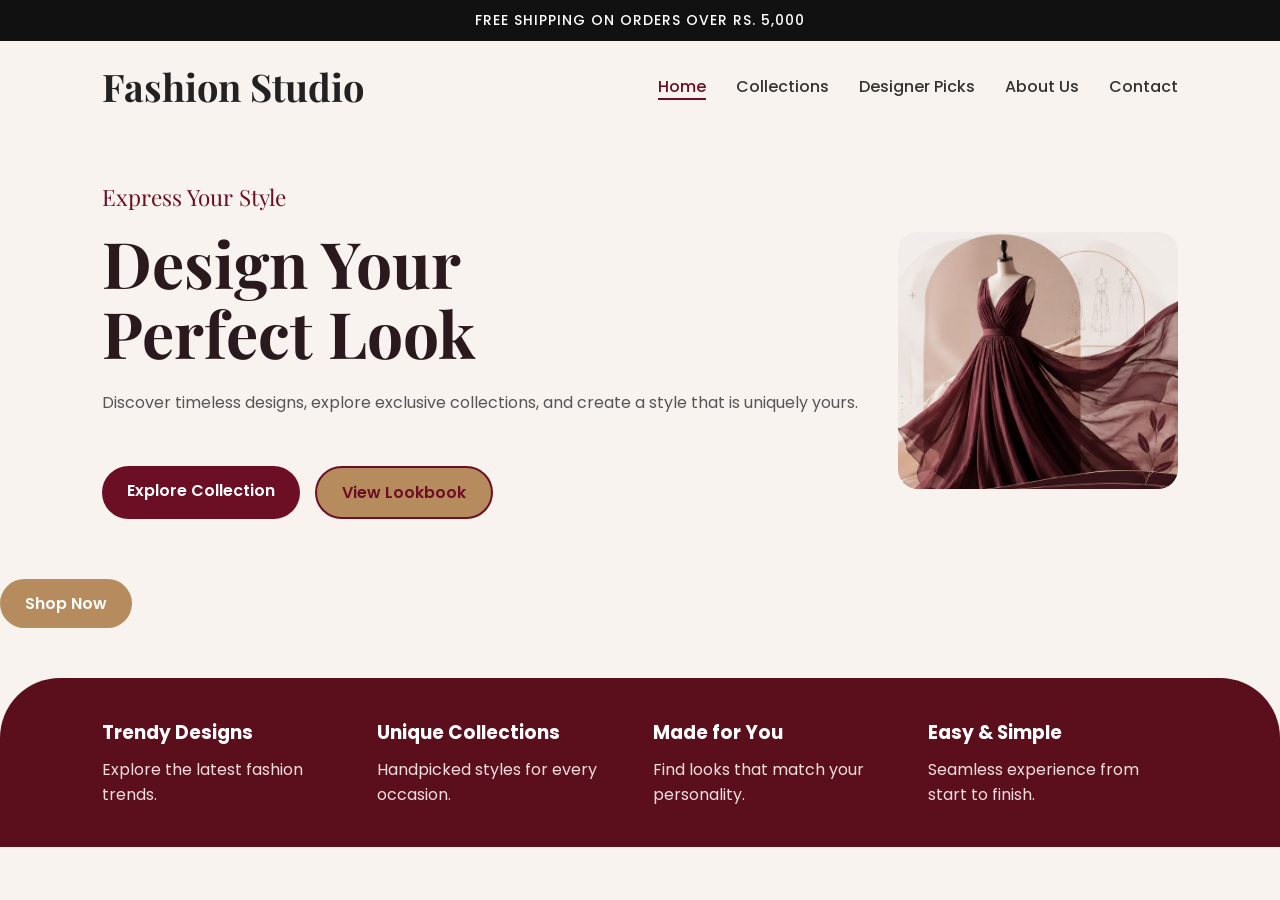
==== index.html @ 5ac07200 "Update index.html" ====
<!DOCTYPE html>
<html lang="en">
<head>
  <meta charset="UTF-8">
  <meta name="viewport" content="width=device-width, initial-scale=1.0">
  <title>Fashion Studio</title>

  <link href="https://fonts.googleapis.com/css2?family=Playfair+Display:wght@600;700&family=Poppins:wght@300;400;500;600&display=swap" rel="stylesheet">
  <link rel="stylesheet" href="style.css">
</head>
<body>
<div class="top-bar">
    FREE SHIPPING ON ORDERS OVER RS. 5,000
</div>
  <header>
    <a href="index.html" class="logo">Fashion Studio</a>
    <nav>
      <ul>
        <li><a href="index.html" class="active">Home</a></li>
        <li><a href="collections.html">Collections</a></li>
        <li><a href="designer.html">Designer Picks</a></li>
        <li><a href="about.html">About Us</a></li>
        <li><a href="contact.html">Contact</a></li>
      </ul>
    </nav>
  </header>

  <section id ="home" class="hero">
    <div class="hero-text">
      <span class="tagline">Express Your Style</span>
      <h1>Design Your
        <br>Perfect Look</h1>
      <p>
        Discover timeless designs, explore exclusive collections,
        and create a style that is uniquely yours.
      </p>

    <div class="hero-buttons">
    <a href="collections.html" class="btn primary">Explore Collection</a>
    <a href="designer.html" class="btn secondary">View Lookbook</a>
</div>

</div> <!-- hero-text ends here -->

<div class="hero-image">
    <img src="images/images/fashionmodel.jpeg" alt="Fashion Model">
</div>

</section>

<section class="featured">
    <a href="collections.html" class="btn">Shop Now</a>
</section>
   

    </div>
</section>
  <section id="" class="features">
    <div class="feature">
      <h3>Trendy Designs</h3>
      <p>Explore the latest fashion trends.</p>
    </div>

    <div class="feature">
      <h3>Unique Collections</h3>
      <p>Handpicked styles for every occasion.</p>
    </div>

    <div class="feature">
      <h3>Made for You</h3>
      <p>Find looks that match your personality.</p>
    </div>

    <div class="feature">
      <h3>Easy & Simple</h3>
      <p>Seamless experience from start to finish.</p>
    </div>
  </section>
   <script src="script.js"></script>

</body>
</html
---- style.css ----
body{
    background:red;
}
*{
  margin: 0;
  padding: 0;
  box-sizing: border-box;
}

body {
  font-family: 'Poppins', sans-serif;
  background: #f9f3ef;
  color: #2b1a1d;
}

header {
  display: flex;
  justify-content: space-between;
  align-items: center;
  padding: 20px 8%;
  background: transparent;
}

.logo {
  font-family: 'Playfair Display', serif;
  font-size: 2rem;
  font-weight: 700;
}

nav ul {
  display: flex;
  list-style: none;
  gap: 30px;
}

nav a {
  text-decoration: none;
  color: #333;
  font-weight: 500;
}

nav a.active {
  color: #6d0f24;
  border-bottom: 2px solid #6d0f24;
}

 .hero {
    display: flex;
    justify-content: space-between;
    align-items: center;
    padding: 50px 8%;
    gap: 40px;
}



.tagline {
  font-family: 'Playfair Display', serif;
  font-size: 1.4rem;
  color: #6d0f24;
}

.hero-text h1 {
  font-family: 'Playfair Display', serif;
  font-size: 4rem;
  line-height: 1.1;
  margin: 15px 0 20px;
}

.hero-text p {
  color: #555;
  line-height: 1.7;
  margin-bottom: 30px;
}

.hero-buttons {
  display: flex;
  gap: 15px;
}

.btn {
  padding: 14px 28px;
  border-radius: 30px;
  text-decoration: none;
  font-weight: 600;
  transition: 0.3s ease;
}

.btn.primary {
  background: #6d0f24;
  color: #fff;
}

.btn.primary:hover {
  background: #8a1430;
}

.btn.secondary {
  border: 2px solid #6d0f24;
  color: #6d0f24;
}

.btn.secondary:hover {
  background: #6d0f24;
  color: #fff;
}

.hero-image {
  flex: 1;
  text-align: right;
}

.hero-image img {
  width: 100%;
  max-width: 600px;
  border-radius: 30px;
}

.features {
  background: #5b0f1d;
  color: #fff;
  display: grid;
  grid-template-columns: repeat(auto-fit, minmax(220px, 1fr));
  gap: 25px;
  padding: 40px 8%;
  border-top-left-radius: 60px;
  border-top-right-radius: 60px;
  margin-top: 30px;
}

.feature h3 {
  margin-bottom: 10px;
}

.feature p {
  color: #f3dede;
}

@media (max-width: 900px) {
  .hero {
    flex-direction: column;
    text-align: center;
  }

  .hero-text h1 {
    font-size: 3rem;
  }

  .hero-buttons {
    justify-content: center;
    flex-wrap: wrap;
  }
}.collections-page {
  padding: 60px 8%;
  text-align: center;
}

.collections-page h1 {
  font-family: 'Playfair Display', serif;
  font-size: 3rem;
  color: #2b1a1d;
  margin-bottom: 10px;
}

.collections-page p {
  color: #555;
  margin-bottom: 40px;
}

.collection-grid {
  display: grid;
  grid-template-columns: repeat(auto-fit, minmax(250px, 1fr));
  gap: 30px;
}

.collection-card {
  background: #fff;
  border-radius: 20px;
  overflow: hidden;
  box-shadow: 0 10px 25px rgba(0, 0, 0, 0.1);
  transition: transform 0.3s ease;
}

.collection-card:hover {
  transform: translateY(-8px);
}

.collection-card img {
  width: 100%;
  height: 320px;
  object-fit: cover;
}

.collection-card h3 {
  margin: 15px 0 10px;
  color: #6d0f24;
}

.collection-card p {
  padding: 0 20px 20px;
  color: #555;
}
@media (max-width: 768px) {

     .hero {

        flex-direction: column;
        text-align: center;
    }

    header {
        flex-direction: column;
        gap: 15px;
    }

    nav ul {
        flex-wrap: wrap;
        justify-content: center;
        gap: 15px;
    }

    .hero-image img {
        width: 90%;
        max-width: 350px;
    }
    }

.designer-hero{
    text-align:center;
    padding:80px 10% 40px;
}

.designer-hero h1{
    font-size:48px;
    color:#6d0f24;
    margin-bottom:15px;
    font-family:'Playfair Display', serif;
}

.designer-hero p{
    color:#555;
    font-size:18px;
}

.designer-grid{
    display:grid;
    grid-template-columns:repeat(auto-fit,minmax(300px,1fr));
    gap:30px;
    padding:20px 8% 80px;
}

.designer-card{
    background:#fff;
    border-radius:20px;
    overflow:hidden;
    box-shadow:0 10px 25px rgba(0,0,0,0.1);
    text-align:center;
    transition:transform 0.3s ease;
    cursor:pointer;
}
.designer-card:hover{
    transform:translateY(-10px);
    box-shadow:0 15px 30px rgba(0,0,0,0.2);
    
}
.designer-card img{
    width:100%;
    height:350px;
    object-fit:cover;
}

.designer-card h3{
    margin:15px 0 10px;
}


.designer-card p{
    padding:0 15px 15px;
}

.btn{
    display:inline-block;
    background:#b68b5d;
    color:white;
    padding:12px 25px;
    border:none;
    border-radius:30px;
    text-decoration:none;
    font-weight:600;
    margin:20px 0;
    transition:0.3s;
}

.btn:hover{
    background:#8b6a45;
    transform:scale(1.05);
}

.about{
    text-align:center;
    padding:80px 10%;
}

.about h1{
    font-size:45px;
    margin-bottom:20px;
}

.about p{
    max-width:700px;
    margin:auto;
    line-height:1.8;
    color:#555;
}.about{
    padding:80px 8%;
}

.about-content{
    display:flex;
    align-items:center;
    gap:50px;
}

.about-text{
    flex:1;
}

.about-text h1{
    font-size:45px;
    color:#6d0f24;
    margin-bottom:20px;
}

.about-text p{
    line-height:1.8;
    color:#555;
    margin-bottom:30px;
}

.about-image{
    flex:1;
}

.about-image img{
    width:100%;
    border-radius:20px;
}

.about-boxes{
    display:grid;
    grid-template-columns:repeat(3,1fr);
    gap:20px;
}

.box{
    background:#fff;
    padding:20px;
    border-radius:15px;
    box-shadow:0 5px 15px rgba(0,0,0,.1);
    text-align:center;
}.contact{
    padding:80px 10%;
    text-align:center;
}

.contact h1{
    font-size:45px;
    margin-bottom:15px;
}

.contact p{
    color:#555;
    margin-bottom:30px;
}

.contact-form{
    max-width:600px;
    margin:auto;
    display:flex;
    flex-direction:column;
    gap:20px;
}

.contact-form input,
.contact-form textarea{
    padding:15px;
    border:1px solid #ccc;
    border-radius:12px;
    font-size:16px;
    outline:none;
}

.contact-form input:focus,
.contact-form textarea:focus{
    border-color:#6d0f24;
}

.contact-form button{
    width:200px;
    margin:auto;
}.collections {
    display: grid;
    grid-template-columns: repeat(auto-fit, minmax(280px, 1fr));
    gap: 25px;
    padding: 40px;
}

.collection-card {
    background: #fff;
    border-radius: 18px;
    overflow: hidden;
    box-shadow: 0 8px 20px rgba(0,0,0,0.08);
    transition: all 0.3s ease;
}

.collection-card:hover {
    transform: translateY(-8px);
    box-shadow: 0 12px 30px rgba(0,0,0,0.15);
}

.collection-card img {
    width: 100%;
    height: 420px;
    object-fit: cover;
    display: block;
}

.collection-card h3 {
    padding: 15px 15px 5px;
    font-size: 22px;
}

.collection-card p {
    padding: 0 15px 20px;
    color: #666;
    line-height: 1.6;

}.designer-card{
    border-radius: 15px;
    overflow: hidden;
    transition: 0.3s ease;
    box-shadow: 0 5px 15px rgba(0,0,0,0.15);
}

.designer-card:hover{
    transform: translateY(-8px);
    box-shadow: 0 12px 25px rgba(0,0,0,0.25);
}

.designer-card img{
    transition: transform 0.3s ease;
}

.designer-card:hover img{
    transform: scale(1.08);
}.top-bar {
    background: #111;
    color: white;
    text-align: center;
    padding: 10px;
    font-size: 14px;
    letter-spacing: 1px;
    font-weight: 500;
}.categories{
    padding:80px 10%;
    text-align:center;
}

.categories h2{
    font-size:40px;
    margin-bottom:40px;
}

.category-grid{
    display:grid;
    grid-template-columns:repeat(3,1fr);
    gap:30px;
}

.category-card{
    overflow:hidden;
    border-radius:18px;
    cursor:pointer;
    transition:0.3s;
}

.category-card img{
    width:100%;
    height:420px;
    object-fit:cover;
    display:block;
}

.category-card:hover{
    transform:translateY(-8px);
}

.category-card h3{
    margin-top:15px;
    font-size:24px;
}.logo{
    text-decoration: none;
    color: #222;
    font-size: 38px;
    font-weight: bold;
    font-family: "Playfair Display", serif;
}

.logo:hover{
    color: #8b3a62;
}


.hero-image {
    flex: 1;
    display: flex;
    justify-content: flex-end;
    align-items: center;
}

.hero-image img {
   max-width: 100%;
    max-width: 550px;
    border-radius: 20px;
}

.hero {
    display: flex;
    justify-content: space-between;
    align-items: center;
    padding: 50px 8% 20px;
    gap: 40px;
}
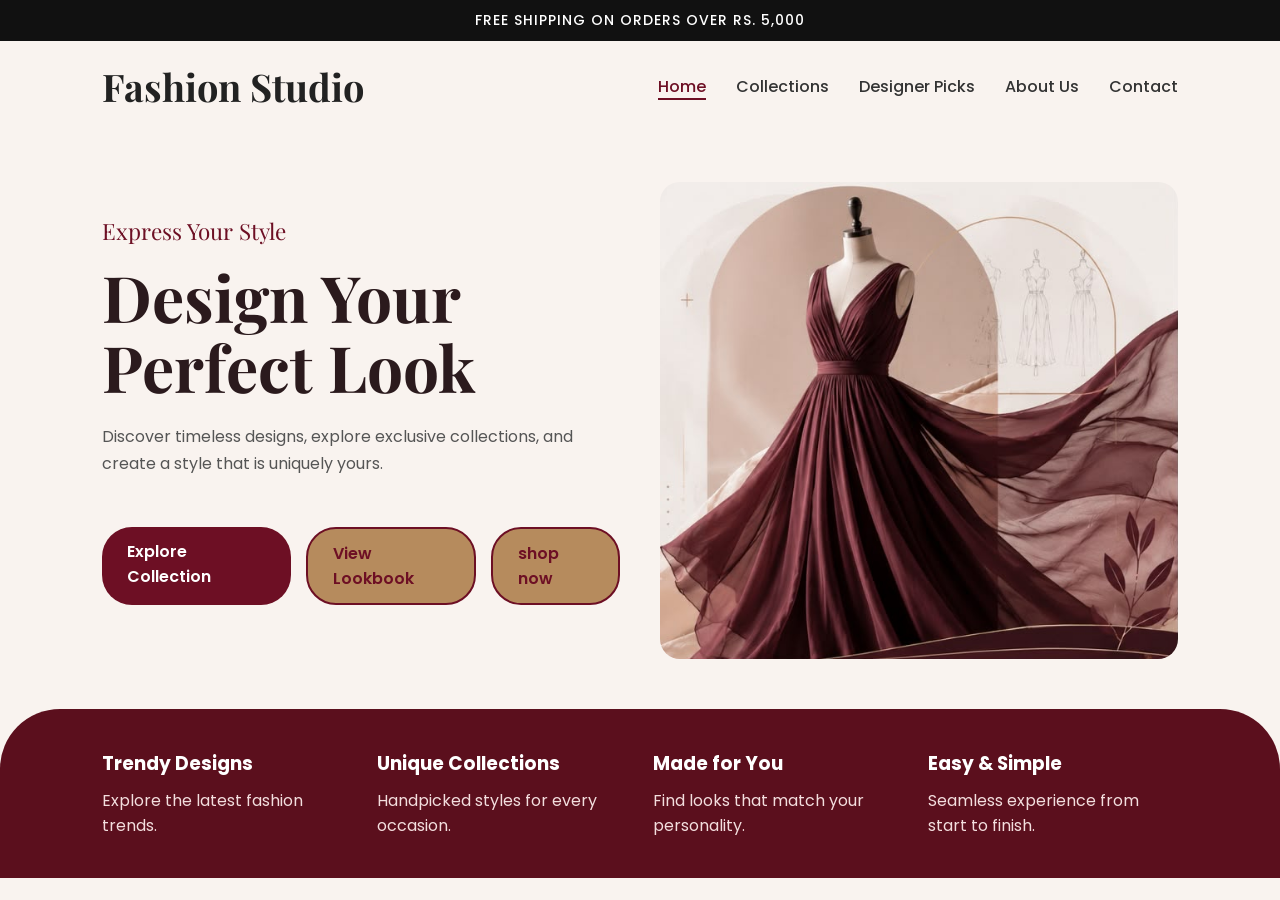
==== commit a144e12f: "Update index.html" ====
--- a/index.html
+++ b/index.html
@@ -38,6 +38,7 @@
     <div class="hero-buttons">
     <a href="collections.html" class="btn primary">Explore Collection</a>
     <a href="designer.html" class="btn secondary">View Lookbook</a>
+    <a href="contact.html" class="btn secondary">shop now</a>
 </div>
 
 </div> <!-- hero-text ends here -->
@@ -47,14 +48,7 @@
 </div>
 
 </section>
-
-<section class="featured">
-    <a href="collections.html" class="btn">Shop Now</a>
-</section>
    
-
-    </div>
-</section>
   <section id="" class="features">
     <div class="feature">
       <h3>Trendy Designs</h3>
--- a/style.css
+++ b/style.css
@@ -1,5 +1,7 @@
  body{
-    background:red;
+    font-family: 'Poppins', sans-serif;
+    background: #f9f3ef;
+    color: #2b1a1d;
 }
 *{
   margin: 0;
@@ -522,6 +524,7 @@
    max-width: 100%;
     max-width: 550px;
     border-radius: 20px;
+    display: block;
 }
 
 .hero {
@@ -530,4 +533,8 @@
     align-items: center;
     padding: 50px 8% 20px;
     gap: 40px;
+}
+.hero-text {
+    flex: 1;
+    
 }
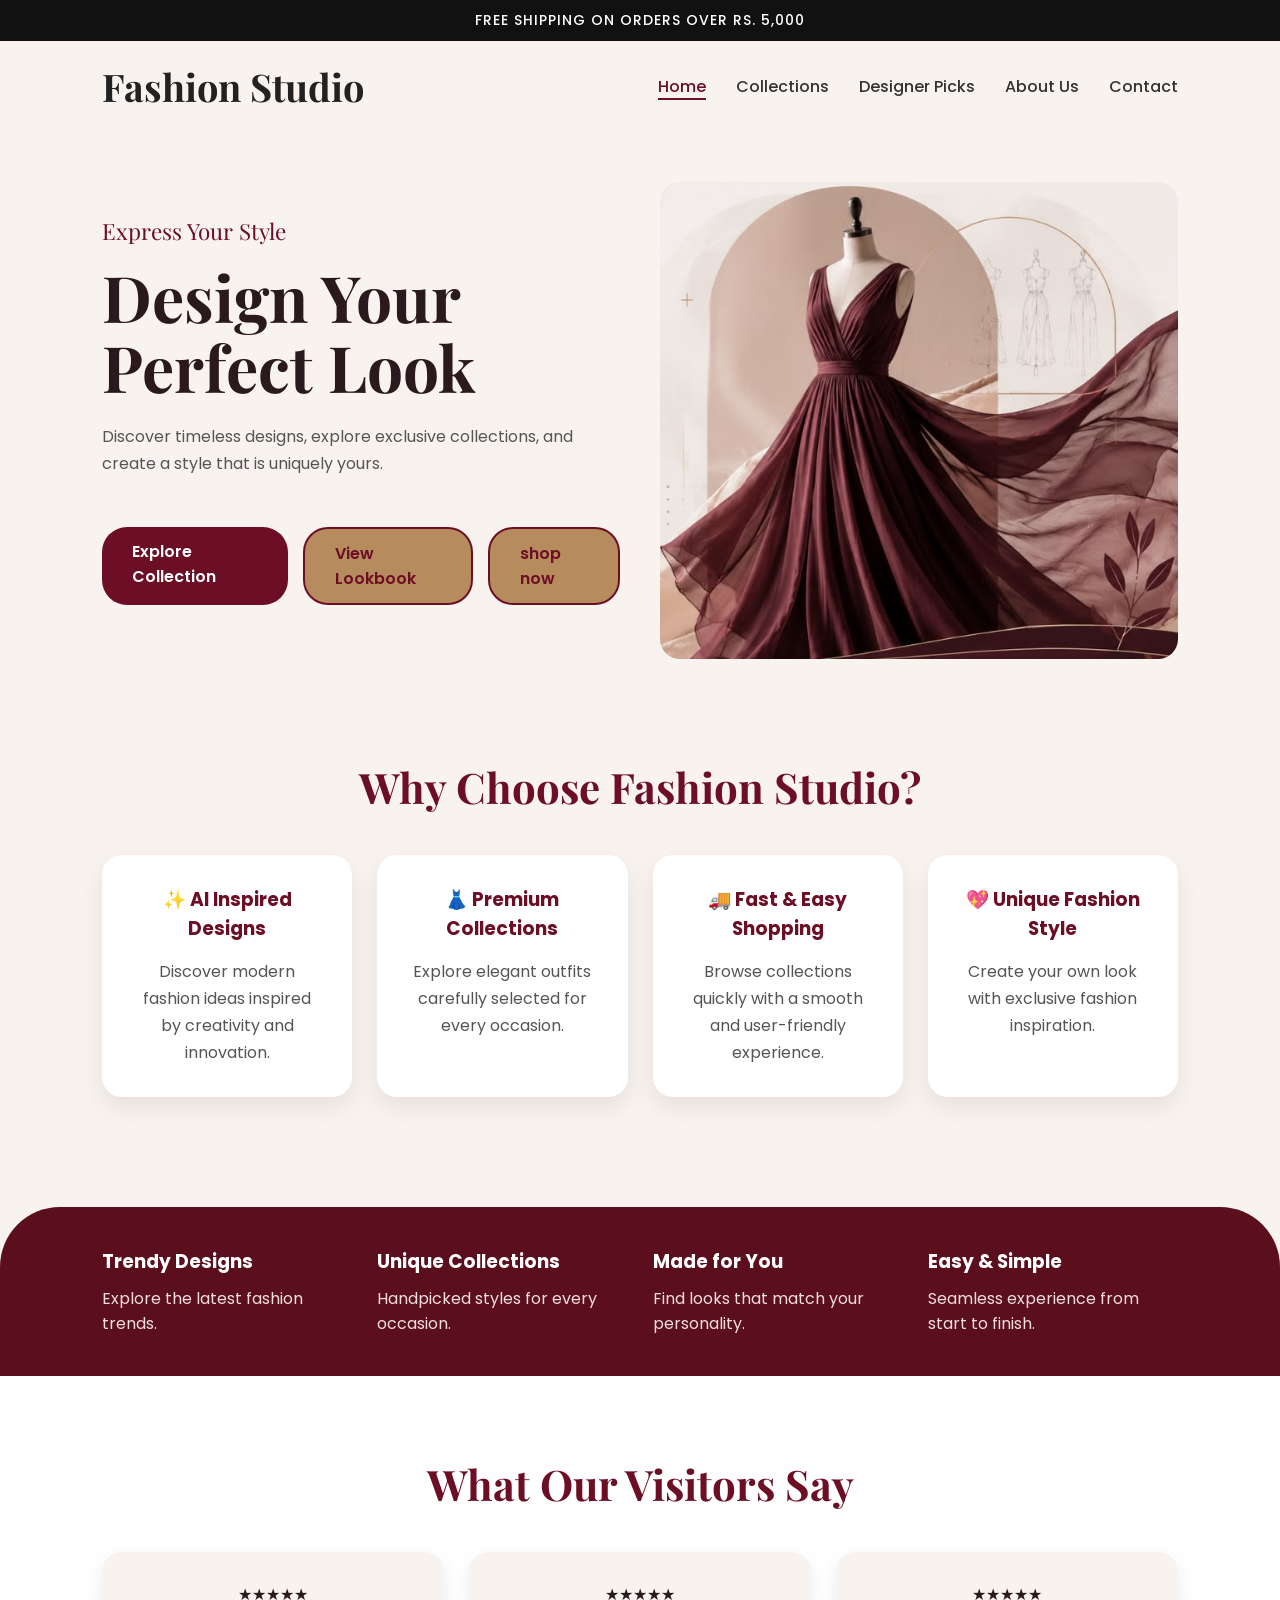
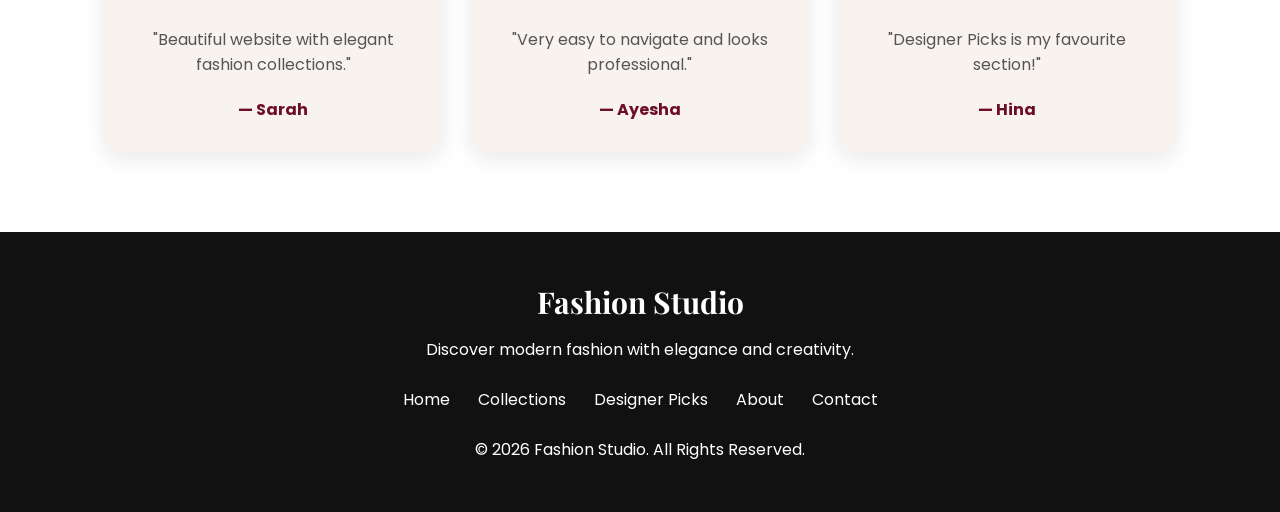
==== commit 77476b32: "update website" ====
--- a/index.html
+++ b/index.html
@@ -38,7 +38,7 @@
     <div class="hero-buttons">
     <a href="collections.html" class="btn primary">Explore Collection</a>
     <a href="designer.html" class="btn secondary">View Lookbook</a>
-    <a href="contact.html" class="btn secondary">shop now</a>
+    <a href="collections.html" class="btn secondary">shop now</a>
 </div>
 
 </div> <!-- hero-text ends here -->
@@ -48,7 +48,33 @@
 </div>
 
 </section>
-   
+   <section class="why-choose">
+    <h2>Why Choose Fashion Studio?</h2>
+
+    <div class="choose-container">
+
+        <div class="choose-card">
+            <h3>✨ AI Inspired Designs</h3>
+            <p>Discover modern fashion ideas inspired by creativity and innovation.</p>
+        </div>
+
+        <div class="choose-card">
+            <h3>👗 Premium Collections</h3>
+            <p>Explore elegant outfits carefully selected for every occasion.</p>
+        </div>
+
+        <div class="choose-card">
+            <h3>🚚 Fast & Easy Shopping</h3>
+            <p>Browse collections quickly with a smooth and user-friendly experience.</p>
+        </div>
+
+        <div class="choose-card">
+            <h3>💖 Unique Fashion Style</h3>
+            <p>Create your own look with exclusive fashion inspiration.</p>
+        </div>
+
+    </div>
+</section>
   <section id="" class="features">
     <div class="feature">
       <h3>Trendy Designs</h3>
@@ -69,7 +95,51 @@
       <h3>Easy & Simple</h3>
       <p>Seamless experience from start to finish.</p>
     </div>
-  </section>
+  </section><section class="reviews">
+
+<h2>What Our Visitors Say</h2>
+
+<div class="review-container">
+
+<div class="review-card">
+★★★★★
+<p>"Beautiful website with elegant fashion collections."</p>
+<h4>— Sarah</h4>
+</div>
+
+<div class="review-card">
+★★★★★
+<p>"Very easy to navigate and looks professional."</p>
+<h4>— Ayesha</h4>
+</div>
+
+<div class="review-card">
+★★★★★
+<p>"Designer Picks is my favourite section!"</p>
+<h4>— Hina</h4>
+</div>
+
+</div>
+
+</section>
+<footer>
+
+<h3>Fashion Studio</h3>
+
+<p>Discover modern fashion with elegance and creativity.</p>
+
+<div class="footer-links">
+<a href="index.html">Home</a>
+<a href="collections.html">Collections</a>
+<a href="designer.html">Designer Picks</a>
+<a href="about.html">About</a>
+<a href="contact.html">Contact</a>
+</div>
+
+<p>© 2026 Fashion Studio. All Rights Reserved.</p>
+
+</footer>
+
    <script src="script.js"></script>
 
 </body>
--- a/style.css
+++ b/style.css
@@ -149,8 +149,10 @@
   }
 
   .hero-buttons {
-    justify-content: center;
-    flex-wrap: wrap;
+    display: flex;
+    gap: 15px;
+    align-self: center;
+    flex-wrap: nowrap;
   }
 }.collections-page {
   padding: 60px 8%;
@@ -522,7 +524,7 @@
 
 .hero-image img {
    max-width: 100%;
-    max-width: 550px;
+    max-width: 700px;
     border-radius: 20px;
     display: block;
 }
@@ -537,4 +539,202 @@
 .hero-text {
     flex: 1;
     
+}
+.details{
+    display:flex;
+    align-items:center;
+    gap:50px;
+    padding:60px;
+}
+
+.details-image img{
+    width:450px;
+    height:550px;
+    object-fit:cover;
+    border-radius:15px;
+}
+
+.details-info{
+    max-width:450px;
+}
+
+.details-info h1{
+    font-size:40px;
+    margin-bottom:20px;
+}
+
+.details-info p{
+    line-height:1.8;
+    color:#555;
+    margin-bottom:20px;
+}
+
+.btn{
+    display:inline-block;
+    padding:12px 30px;
+    border-radius:25px;
+}.details-page{
+    display:flex;
+    align-items:center;
+    justify-content:center;
+    gap:60px;
+    padding:80px;
+    background:#faf7f5;
+}
+
+.details-image img{
+    width:450px;
+    height:600px;
+    object-fit:cover;
+    border-radius:25px;
+    box-shadow:0 10px 30px rgba(0,0,0,0.2);
+}
+
+.details-text{
+    background:white;
+    padding:40px;
+    width:450px;
+    border-radius:25px;
+}
+
+.details-text h1{
+    font-size:40px;
+    margin-bottom:20px;
+}
+
+.details-text p{
+    line-height:1.8;
+    color:#555;
+}
+
+.shop-btn{
+    display:inline-block;
+    margin-top:20px;
+    padding:12px 35px;
+    background:black;
+    color:white;
+    border-radius:30px;
+    text-decoration:none;
+}/* ========== Sticky Header ========== */
+header{
+    position: sticky;
+    top: 0;
+    z-index: 1000;
+    background: rgba(249,243,239,0.95);
+    backdrop-filter: blur(10px);
+}
+
+/* ========== Why Choose Section ========== */
+
+.why-choose{
+    padding:80px 8%;
+    text-align:center;
+}
+
+.why-choose h2{
+    font-size:42px;
+    color:#6d0f24;
+    margin-bottom:40px;
+    font-family:'Playfair Display', serif;
+}
+
+.choose-container{
+    display:grid;
+    grid-template-columns:repeat(auto-fit,minmax(250px,1fr));
+    gap:25px;
+}
+
+.choose-card{
+    background:#fff;
+    padding:30px;
+    border-radius:20px;
+    box-shadow:0 10px 25px rgba(0,0,0,.08);
+    transition:.3s;
+}
+
+.choose-card:hover{
+    transform:translateY(-10px);
+    box-shadow:0 15px 35px rgba(0,0,0,.15);
+}
+
+.choose-card h3{
+    color:#6d0f24;
+    margin-bottom:15px;
+}
+
+.choose-card p{
+    color:#555;
+    line-height:1.7;
+}
+
+/* ========== Reviews ========== */
+
+.reviews{
+    padding:80px 8%;
+    text-align:center;
+    background:#fff;
+}
+
+.reviews h2{
+    font-size:42px;
+    color:#6d0f24;
+    margin-bottom:40px;
+    font-family:'Playfair Display', serif;
+}
+
+.review-container{
+    display:grid;
+    grid-template-columns:repeat(auto-fit,minmax(250px,1fr));
+    gap:25px;
+}
+
+.review-card{
+    background:#f9f3ef;
+    padding:30px;
+    border-radius:20px;
+    transition:.3s;
+    box-shadow:0 8px 20px rgba(0,0,0,.08);
+}
+
+.review-card:hover{
+    transform:translateY(-8px);
+}
+
+.review-card p{
+    margin:20px 0;
+    color:#555;
+}
+
+.review-card h4{
+    color:#6d0f24;
+}
+
+/* ========== Footer ========== */
+
+footer{
+    background:#111;
+    color:white;
+    text-align:center;
+    padding:50px 20px;
+}
+
+footer h3{
+    font-size:30px;
+    margin-bottom:15px;
+    font-family:'Playfair Display', serif;
+}
+
+.footer-links{
+    margin:25px 0;
+}
+
+.footer-links a{
+    color:white;
+    text-decoration:none;
+    margin:0 12px;
+    transition:.3s;
+}
+
+.footer-links a:hover{
+    color:#d4b08c;
 }
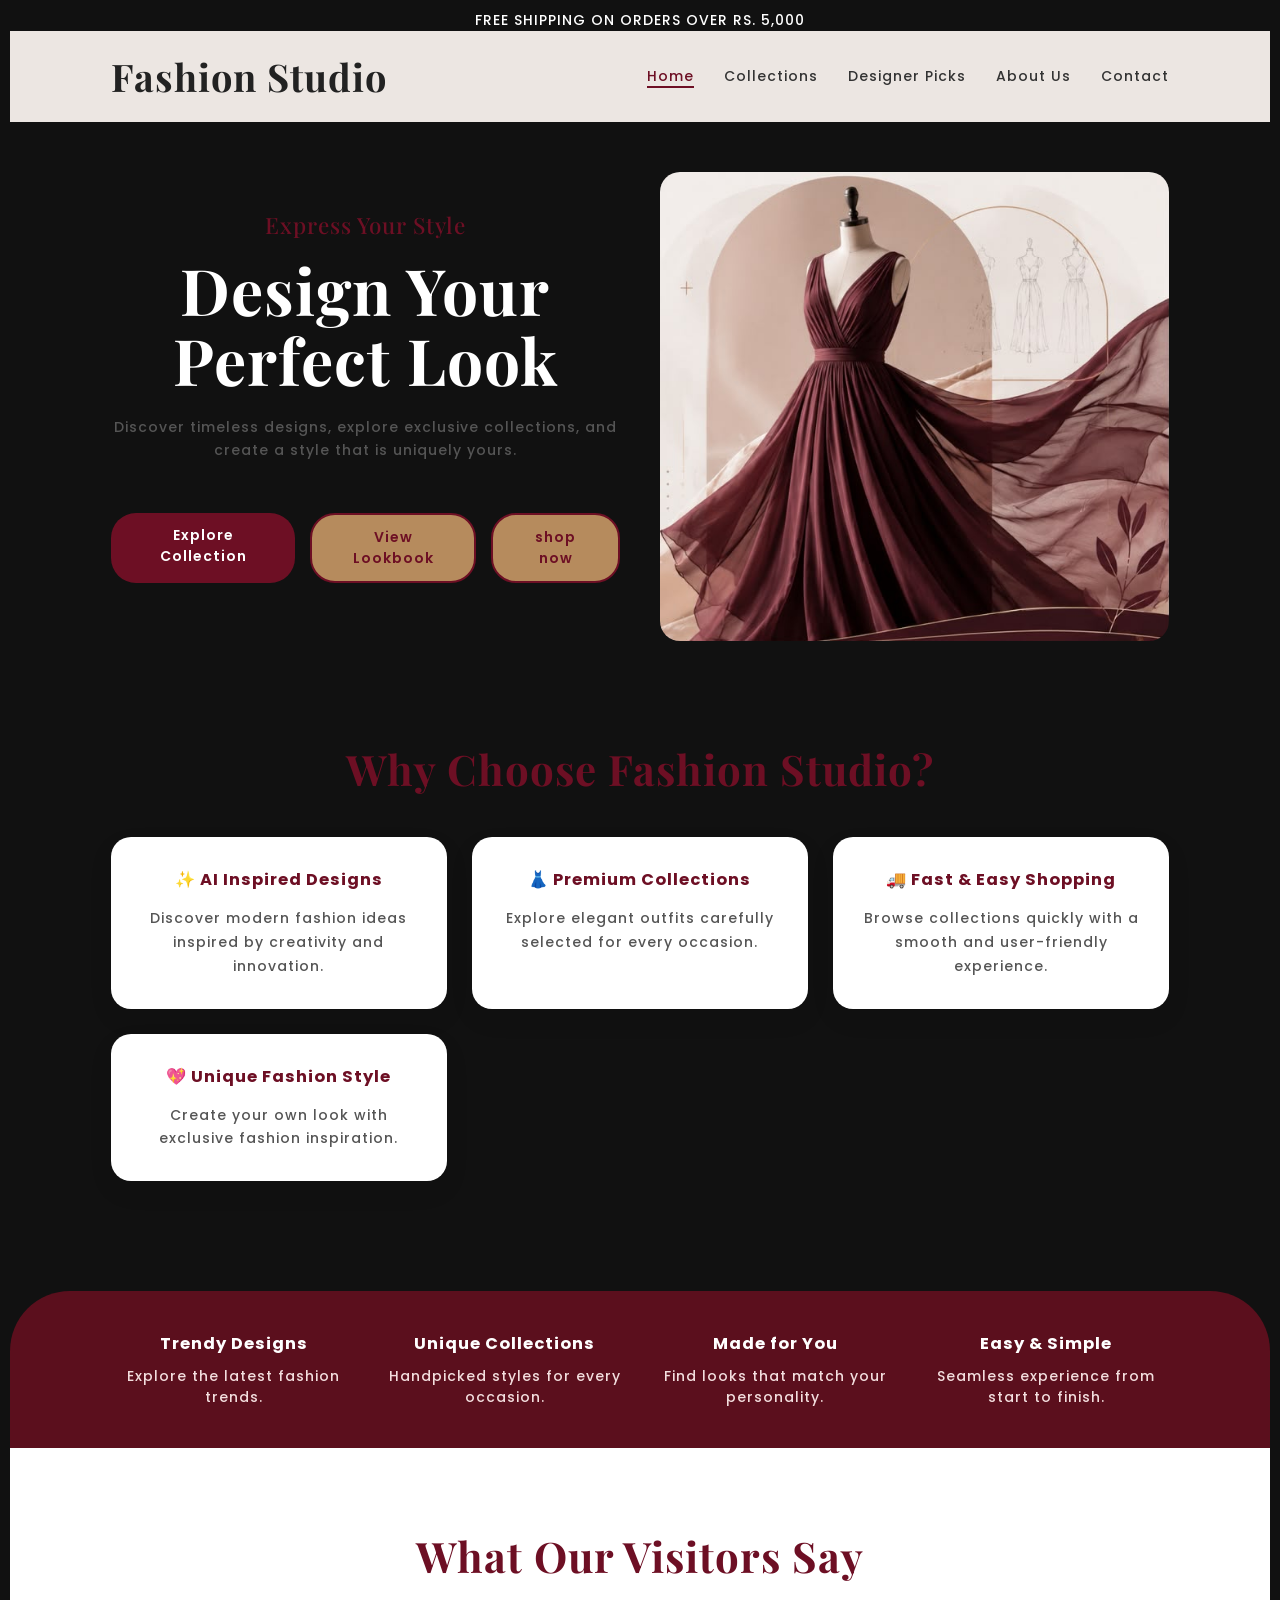
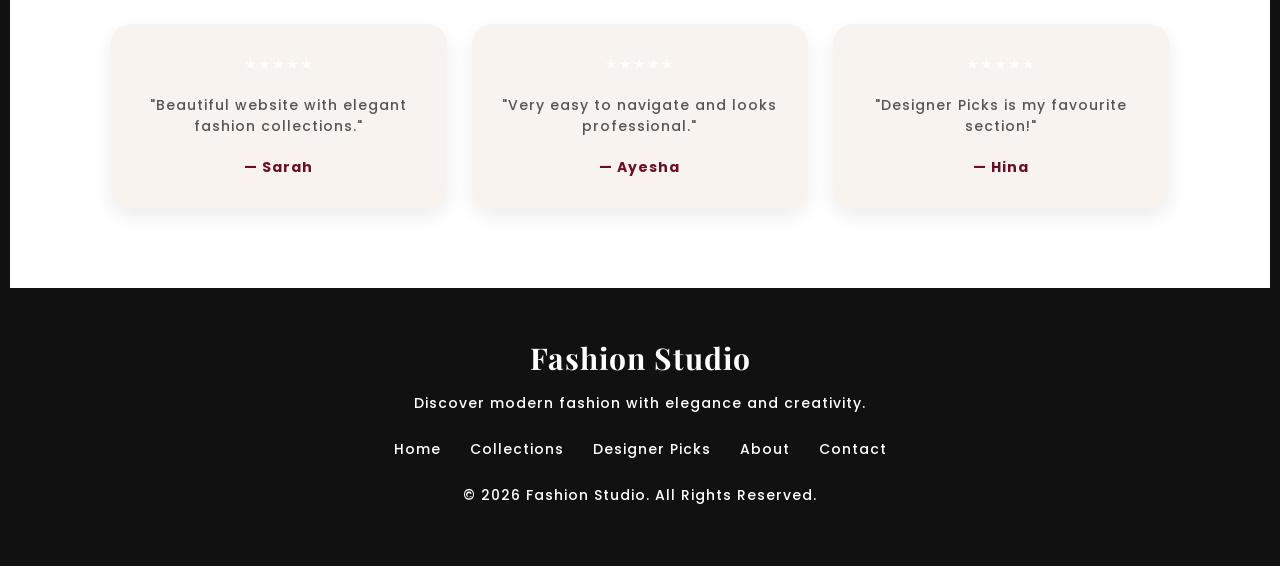
==== commit 7b27b5e3: "Update index.html" ====
--- a/index.html
+++ b/index.html
@@ -7,11 +7,17 @@
 
   <link href="https://fonts.googleapis.com/css2?family=Playfair+Display:wght@600;700&family=Poppins:wght@300;400;500;600&display=swap" rel="stylesheet">
   <link rel="stylesheet" href="style.css">
-</head>
-<body>
+<script async src="https://www.googletagmanager.com/gtag/js?id=G-120J04KV4W"></script>
+<script>
+window.dataLayer = window.dataLayer || [];
+function gtag(){dataLayer.push(arguments);}
+gtag('js', new Date());
+gtag('config', 'G-120J04KV4W');
+</script>
+
 <div class="top-bar">
     FREE SHIPPING ON ORDERS OVER RS. 5,000
-</div>
+
   <header>
     <a href="index.html" class="logo">Fashion Studio</a>
     <nav>
@@ -143,4 +149,4 @@
    <script src="script.js"></script>
 
 </body>
-</html
+</html>
--- a/style.css
+++ b/style.css
@@ -737,4 +737,20 @@
 
 .footer-links a:hover{
     color:#d4b08c;
+}#formMessage {
+    margin-top: 10px;
+    font-size: 15px;
+    font-weight: 500;
+}
+
+#formMessage.success {
+    color: #6d0f24;
+}
+
+.contact-form button {
+    cursor: pointer;
+}
+
+.contact-form button:hover {
+    transform: translateY(-2px);
 }
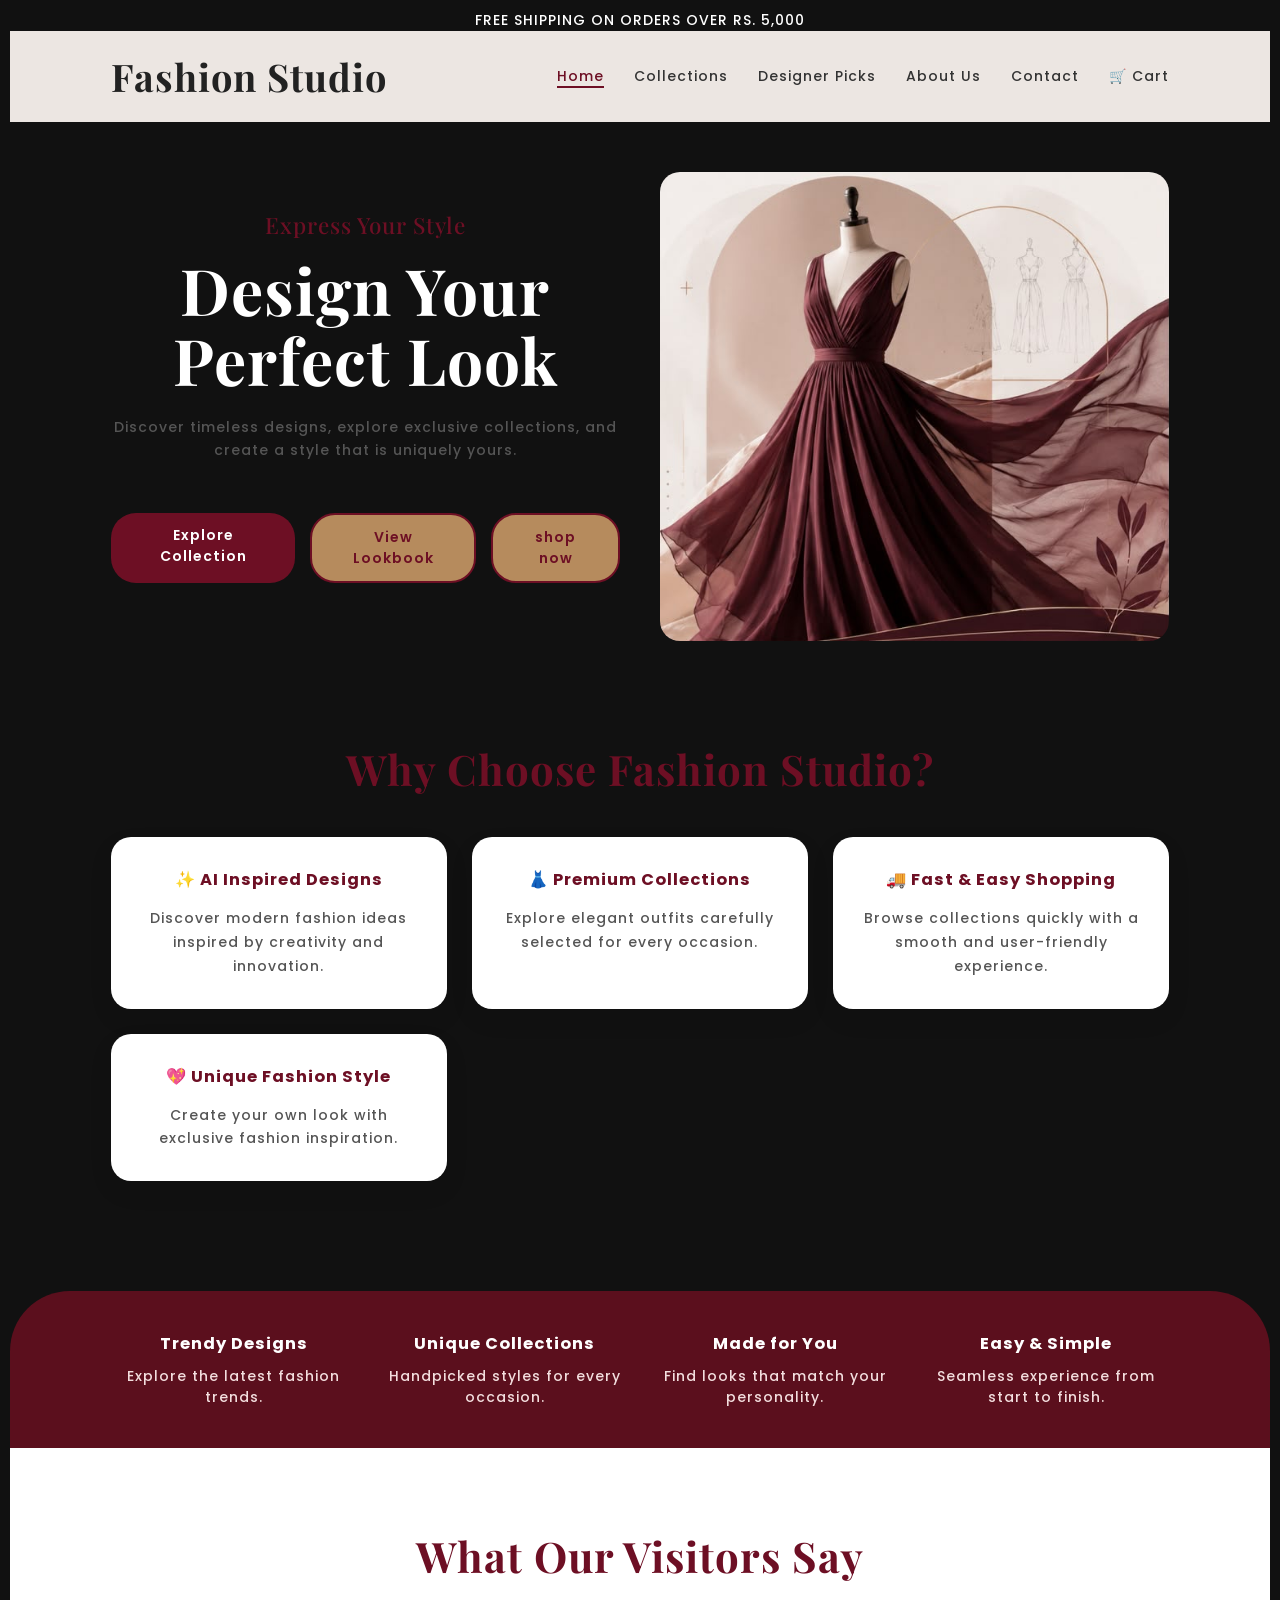
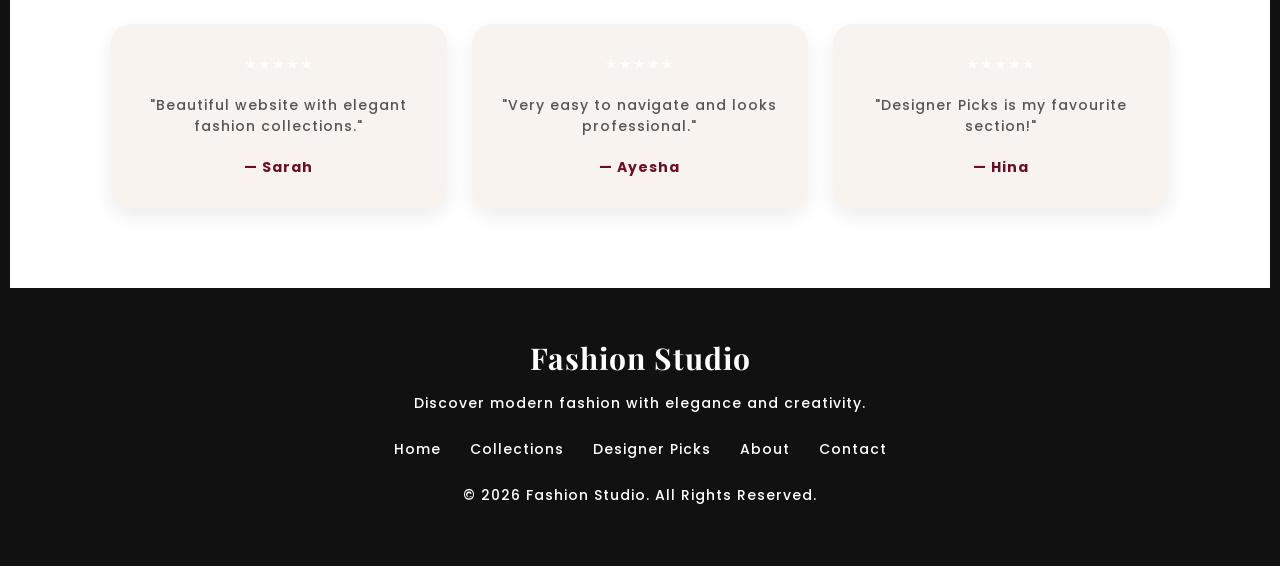
==== commit 4324bf56: "Update index.html" ====
--- a/index.html
+++ b/index.html
@@ -27,6 +27,9 @@
         <li><a href="designer.html">Designer Picks</a></li>
         <li><a href="about.html">About Us</a></li>
         <li><a href="contact.html">Contact</a></li>
+        <li><a href="cart.html">🛒 Cart</a></li>
+
+
       </ul>
     </nav>
   </header>
